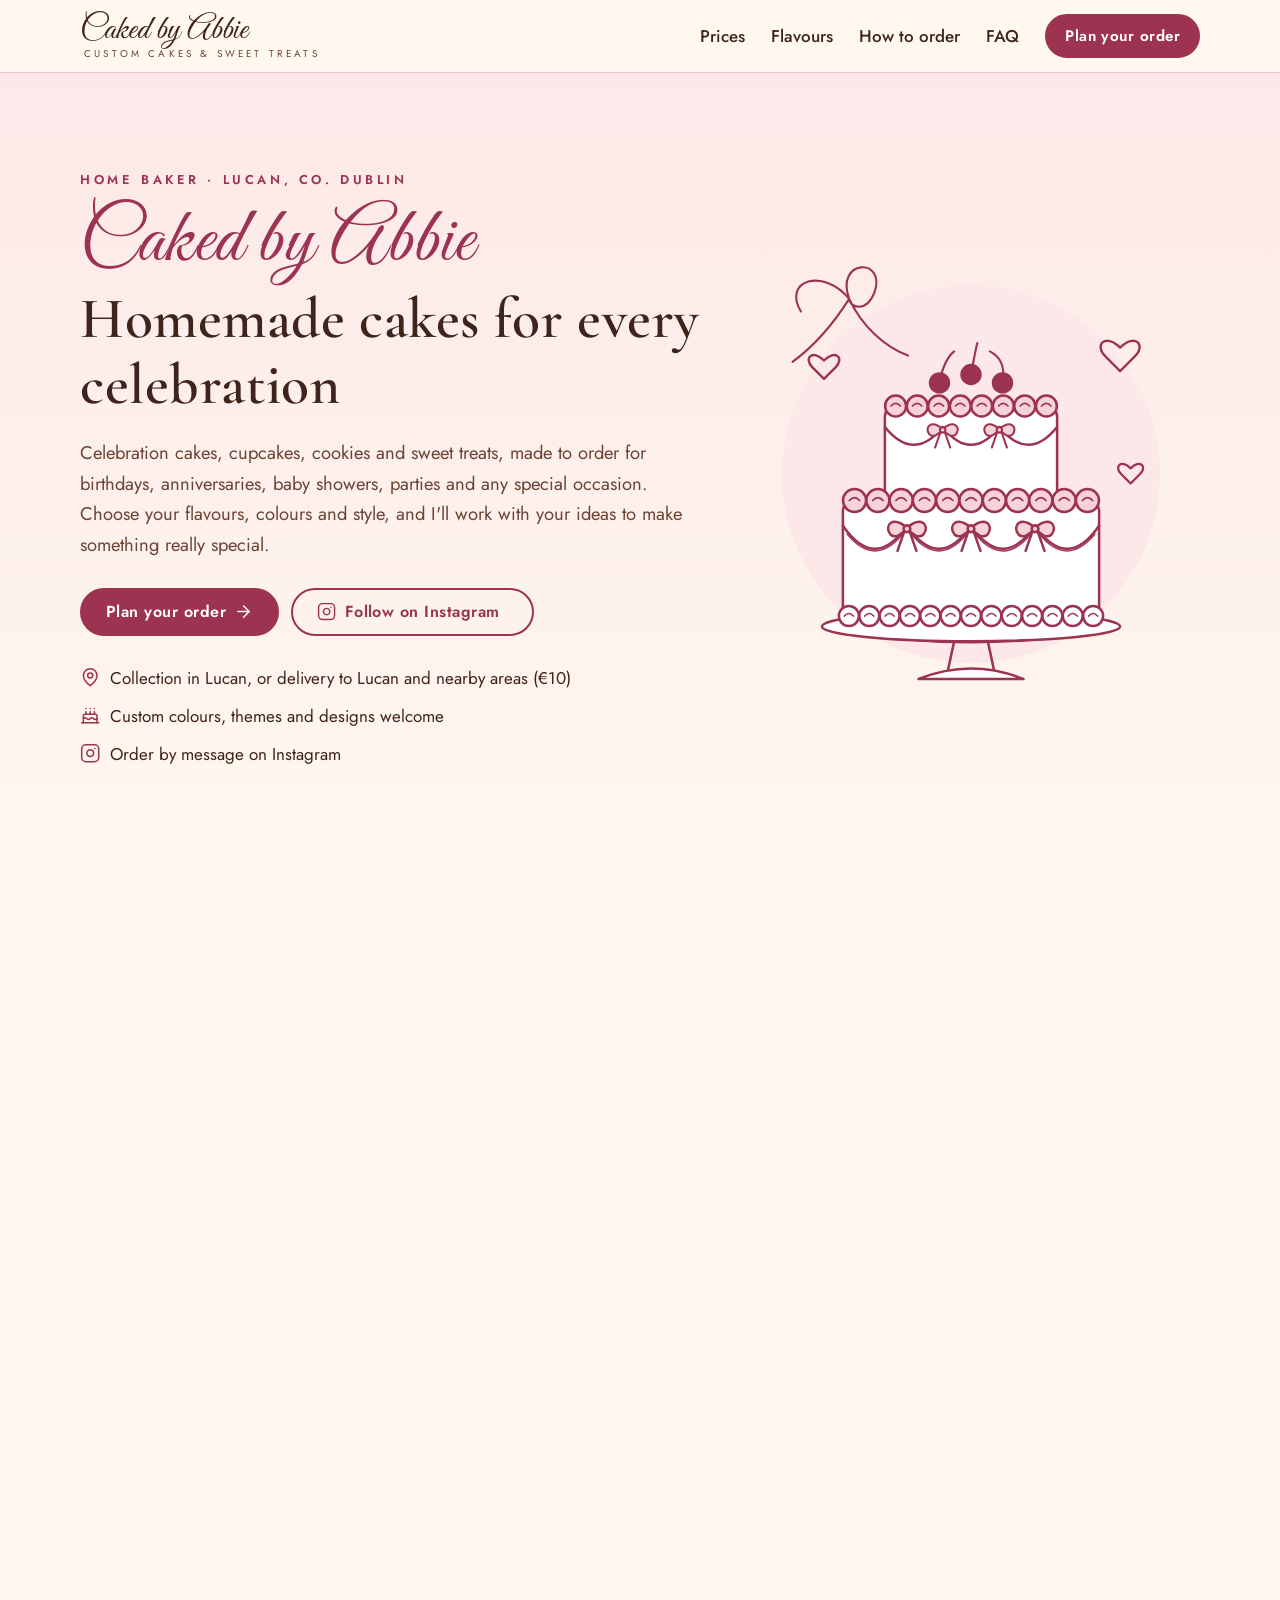
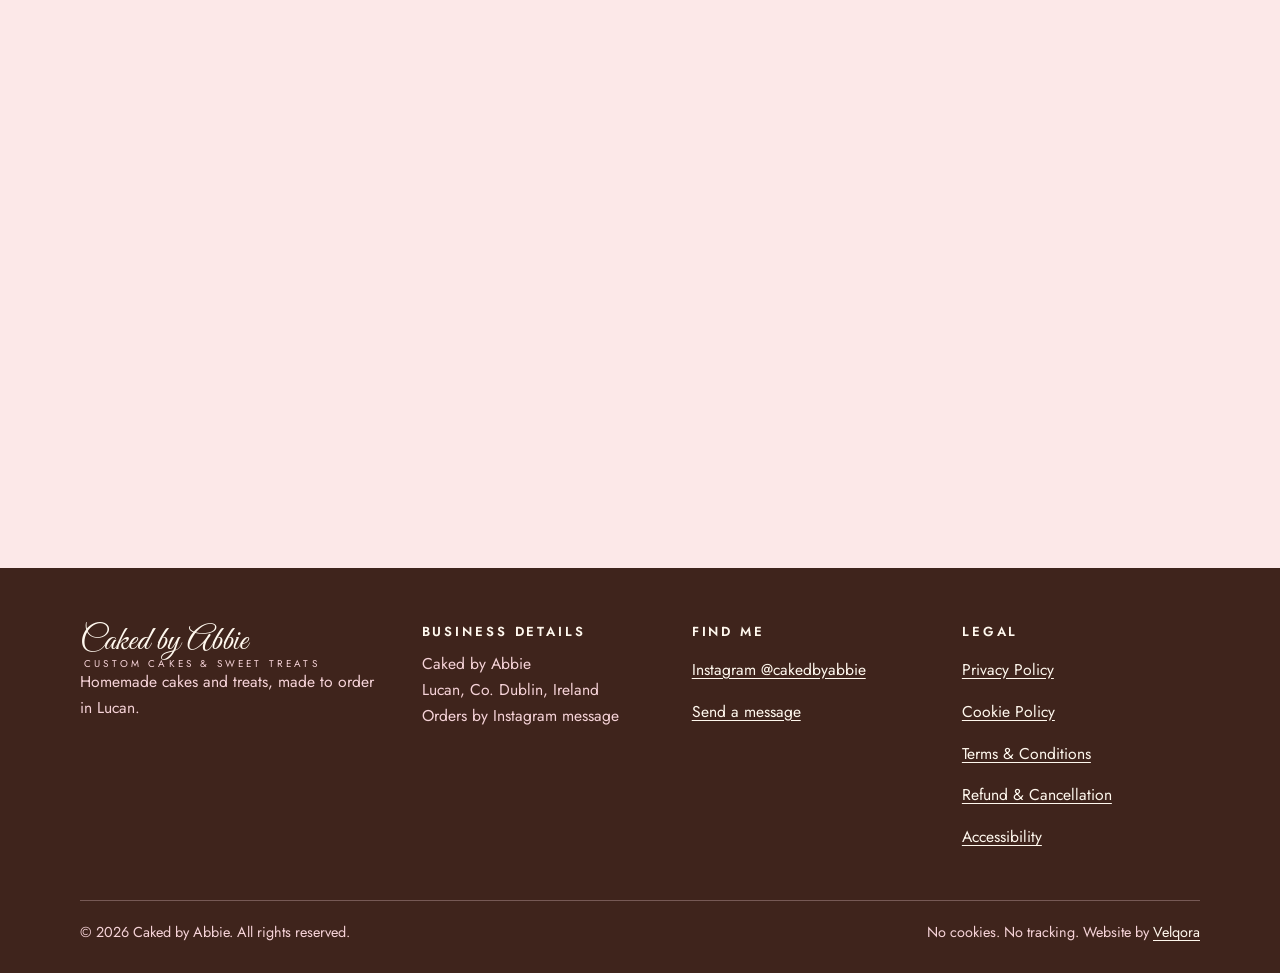
==== caked-by-abbie/index.html @ 18d9a61b "Add Caked by Abbie website Self-contained static site in caked-by-abbie/: prices, flavours, allergen" ====
<!doctype html>
<html lang="en-IE">
<head>
  <meta charset="utf-8">
  <meta name="viewport" content="width=device-width, initial-scale=1">
  <meta http-equiv="Content-Security-Policy" content="default-src 'self'; img-src 'self' data:; style-src 'self'; script-src 'self'; font-src 'self'; connect-src 'none'; frame-src 'none'; object-src 'none'; base-uri 'self'; form-action 'none'">
  <meta name="referrer" content="strict-origin-when-cross-origin">
  <title>Caked by Abbie | Custom Cakes &amp; Sweet Treats in Lucan</title>
  <meta name="description" content="Homemade celebration cakes, cupcakes, cookies and treats, made to order in Lucan, Co. Dublin. See prices and flavours, then order on Instagram.">
  <meta name="theme-color" content="#FFF8EE">
  <meta property="og:type" content="website">
  <meta property="og:title" content="Caked by Abbie | Custom Cakes &amp; Sweet Treats">
  <meta property="og:description" content="Homemade celebration cakes and sweet treats, made to order in Lucan.">
  <meta property="og:image" content="assets/img/og-image.png">
  <meta property="og:image:alt" content="Caked by Abbie logo with a drawing of a vintage-style cake">
  <link rel="icon" href="assets/img/favicon.svg" type="image/svg+xml">
  <link rel="apple-touch-icon" href="assets/img/apple-touch-icon.png">
  <link rel="preload" href="assets/fonts/great-vibes.woff2" as="font" type="font/woff2" crossorigin>
  <link rel="stylesheet" href="assets/css/styles.css">
  <script src="assets/js/main.js" defer></script>
</head>
<body>
  <svg class="sprite" aria-hidden="true" focusable="false">
    <symbol id="i-instagram" viewBox="0 0 24 24"><rect width="20" height="20" x="2" y="2" rx="5"/><path d="M16 11.37A4 4 0 1 1 12.63 8 4 4 0 0 1 16 11.37z"/><path d="M17.5 6.5h.01"/></symbol>
    <symbol id="i-clipboard" viewBox="0 0 24 24"><rect width="8" height="4" x="8" y="2" rx="1"/><path d="M16 4h2a2 2 0 0 1 2 2v14a2 2 0 0 1-2 2H6a2 2 0 0 1-2-2V6a2 2 0 0 1 2-2h2"/><path d="M12 11h4M12 16h4M8 11h.01M8 16h.01"/></symbol>
    <symbol id="i-mail" viewBox="0 0 24 24"><rect width="20" height="16" x="2" y="4" rx="2"/><path d="m22 7-8.97 5.7a1.94 1.94 0 0 1-2.06 0L2 7"/></symbol>
    <symbol id="i-card" viewBox="0 0 24 24"><rect width="20" height="14" x="2" y="5" rx="2"/><path d="M2 10h20"/></symbol>
    <symbol id="i-truck" viewBox="0 0 24 24"><path d="M14 18V6a2 2 0 0 0-2-2H4a2 2 0 0 0-2 2v11a1 1 0 0 0 1 1h2"/><path d="M15 18H9"/><path d="M19 18h2a1 1 0 0 0 1-1v-3.65a1 1 0 0 0-.22-.62l-3.48-4.35A1 1 0 0 0 17.52 8H14"/><circle cx="17" cy="18" r="2"/><circle cx="7" cy="18" r="2"/></symbol>
    <symbol id="i-heart" viewBox="0 0 24 24"><path d="M19 14c1.49-1.46 3-3.21 3-5.5A5.5 5.5 0 0 0 16.5 3c-1.76 0-3 .5-4.5 2-1.5-1.5-2.74-2-4.5-2A5.5 5.5 0 0 0 2 8.5c0 2.3 1.5 4.05 3 5.5l7 7Z"/></symbol>
    <symbol id="i-pin" viewBox="0 0 24 24"><path d="M20 10c0 6-8 12-8 12s-8-6-8-12a8 8 0 0 1 16 0Z"/><circle cx="12" cy="10" r="3"/></symbol>
    <symbol id="i-cake" viewBox="0 0 24 24"><path d="M20 21v-8a2 2 0 0 0-2-2H6a2 2 0 0 0-2 2v8"/><path d="M4 16s.5-1 2-1 2.5 2 4 2 2.5-2 4-2 2.5 2 4 2 2-1 2-1"/><path d="M2 21h20"/><path d="M7 8v3M12 8v3M17 8v3M7 4h.01M12 4h.01M17 4h.01"/></symbol>
    <symbol id="i-alert" viewBox="0 0 24 24"><path d="m21.73 18-8-14a2 2 0 0 0-3.48 0l-8 14A2 2 0 0 0 4 21h16a2 2 0 0 0 1.73-3"/><path d="M12 9v4M12 17h.01"/></symbol>
    <symbol id="i-copy" viewBox="0 0 24 24"><rect width="14" height="14" x="8" y="8" rx="2"/><path d="M4 16c-1.1 0-2-.9-2-2V4c0-1.1.9-2 2-2h10c1.1 0 2 .9 2 2"/></symbol>
    <symbol id="i-arrow" viewBox="0 0 24 24"><path d="M5 12h14"/><path d="m12 5 7 7-7 7"/></symbol>
  </svg>

  <a class="skip-link" href="#main">Skip to main content</a>

  <header class="site-header">
    <div class="container header-inner">
      <a class="brand" href="./">
        <span class="brand-script">Caked by Abbie</span>
        <span class="brand-tag">Custom cakes &amp; sweet treats</span>
      </a>
      <button class="nav-toggle" type="button" aria-expanded="false" aria-controls="site-nav">
        <span class="nav-toggle-bars" aria-hidden="true"></span>
        <span class="nav-toggle-label">Menu</span>
      </button>
      <nav id="site-nav" class="site-nav" aria-label="Main">
        <ul>
          <li><a href="#prices">Prices</a></li>
          <li><a href="#flavours">Flavours</a></li>
          <li><a href="#how-to-order">How to order</a></li>
          <li><a href="#faq">FAQ</a></li>
          <li><a class="btn btn-small btn-primary" href="#order">Plan your order</a></li>
        </ul>
      </nav>
    </div>
  </header>

  <main id="main">
    <!-- Hero -->
    <section class="hero" aria-labelledby="hero-title">
      <div class="container hero-grid">
        <div class="hero-copy">
          <p class="eyebrow">Home baker · Lucan, Co. Dublin</p>
          <h1 class="hero-title" id="hero-title"><span class="line-script">Caked by Abbie</span> Homemade cakes for every celebration</h1>
          <p class="lead">Celebration cakes, cupcakes, cookies and sweet treats, made to order for birthdays, anniversaries, baby showers, parties and any special occasion. Choose your flavours, colours and style, and I'll work with your ideas to make something really special.</p>
          <div class="hero-actions">
            <a class="btn btn-primary" href="#order">Plan your order <svg class="icon" aria-hidden="true"><use href="#i-arrow"/></svg></a>
            <a class="btn btn-ghost" href="https://www.instagram.com/cakedbyabbie/" target="_blank" rel="noopener noreferrer">
              <svg class="icon" aria-hidden="true"><use href="#i-instagram"/></svg> Follow on Instagram<span class="visually-hidden"> (opens in a new tab)</span>
            </a>
          </div>
          <ul class="hero-points">
            <li><svg class="icon" aria-hidden="true"><use href="#i-pin"/></svg> Collection in Lucan, or delivery to Lucan and nearby areas (€10)</li>
            <li><svg class="icon" aria-hidden="true"><use href="#i-cake"/></svg> Custom colours, themes and designs welcome</li>
            <li><svg class="icon" aria-hidden="true"><use href="#i-instagram"/></svg> Order by message on Instagram</li>
          </ul>
        </div>
        <div class="hero-art">
          <svg class="cake-art" viewBox="0 0 400 440" xmlns="http://www.w3.org/2000/svg" aria-hidden="true" focusable="false"><g fill="none" stroke="#9C3350" stroke-width="2.4" stroke-linecap="round" stroke-linejoin="round"><circle cx="200" cy="225" r="180" fill="#FCE8E8" stroke="none"/><path d="M60 372 Q200 398 340 372" fill="#FFFFFF"/><ellipse cx="200" cy="370" rx="142" ry="14" fill="#FFFFFF"/><path d="M184 384 L178 412 M216 384 L222 412" /><path d="M150 420 Q200 400 250 420 Z" fill="#FFFFFF"/><rect x="78" y="250" width="244" height="112" rx="10" fill="#FFFFFF"/><rect x="118" y="160" width="164" height="92" rx="10" fill="#FFFFFF"/><circle cx="128.2" cy="160" r="10" fill="#F6D3D8"/><path d="M123.8 160 q4.5 -5.0 9.0 0" stroke-width="1.6"/><circle cx="148.8" cy="160" r="10" fill="#F6D3D8"/><path d="M144.2 160 q4.5 -5.0 9.0 0" stroke-width="1.6"/><circle cx="169.2" cy="160" r="10" fill="#F6D3D8"/><path d="M164.8 160 q4.5 -5.0 9.0 0" stroke-width="1.6"/><circle cx="189.8" cy="160" r="10" fill="#F6D3D8"/><path d="M185.2 160 q4.5 -5.0 9.0 0" stroke-width="1.6"/><circle cx="210.2" cy="160" r="10" fill="#F6D3D8"/><path d="M205.8 160 q4.5 -5.0 9.0 0" stroke-width="1.6"/><circle cx="230.8" cy="160" r="10" fill="#F6D3D8"/><path d="M226.2 160 q4.5 -5.0 9.0 0" stroke-width="1.6"/><circle cx="251.2" cy="160" r="10" fill="#F6D3D8"/><path d="M246.8 160 q4.5 -5.0 9.0 0" stroke-width="1.6"/><circle cx="271.8" cy="160" r="10" fill="#F6D3D8"/><path d="M267.2 160 q4.5 -5.0 9.0 0" stroke-width="1.6"/><circle cx="89.1" cy="250" r="11" fill="#F6D3D8"/><path d="M84.1 250 q5.0 -5.5 9.9 0" stroke-width="1.6"/><circle cx="111.3" cy="250" r="11" fill="#F6D3D8"/><path d="M106.3 250 q5.0 -5.5 9.9 0" stroke-width="1.6"/><circle cx="133.5" cy="250" r="11" fill="#F6D3D8"/><path d="M128.5 250 q5.0 -5.5 9.9 0" stroke-width="1.6"/><circle cx="155.6" cy="250" r="11" fill="#F6D3D8"/><path d="M150.7 250 q5.0 -5.5 9.9 0" stroke-width="1.6"/><circle cx="177.8" cy="250" r="11" fill="#F6D3D8"/><path d="M172.9 250 q5.0 -5.5 9.9 0" stroke-width="1.6"/><circle cx="200.0" cy="250" r="11" fill="#F6D3D8"/><path d="M195.1 250 q5.0 -5.5 9.9 0" stroke-width="1.6"/><circle cx="222.2" cy="250" r="11" fill="#F6D3D8"/><path d="M217.2 250 q5.0 -5.5 9.9 0" stroke-width="1.6"/><circle cx="244.4" cy="250" r="11" fill="#F6D3D8"/><path d="M239.4 250 q5.0 -5.5 9.9 0" stroke-width="1.6"/><circle cx="266.5" cy="250" r="11" fill="#F6D3D8"/><path d="M261.6 250 q5.0 -5.5 9.9 0" stroke-width="1.6"/><circle cx="288.7" cy="250" r="11" fill="#F6D3D8"/><path d="M283.8 250 q5.0 -5.5 9.9 0" stroke-width="1.6"/><circle cx="310.9" cy="250" r="11" fill="#F6D3D8"/><path d="M306.0 250 q5.0 -5.5 9.9 0" stroke-width="1.6"/><circle cx="83.7" cy="360" r="9.5" fill="#FFFFFF"/><path d="M79.4 360 q4.3 -4.8 8.6 0" stroke-width="1.6"/><circle cx="103.1" cy="360" r="9.5" fill="#FFFFFF"/><path d="M98.8 360 q4.3 -4.8 8.6 0" stroke-width="1.6"/><circle cx="122.5" cy="360" r="9.5" fill="#FFFFFF"/><path d="M118.2 360 q4.3 -4.8 8.6 0" stroke-width="1.6"/><circle cx="141.8" cy="360" r="9.5" fill="#FFFFFF"/><path d="M137.6 360 q4.3 -4.8 8.6 0" stroke-width="1.6"/><circle cx="161.2" cy="360" r="9.5" fill="#FFFFFF"/><path d="M157.0 360 q4.3 -4.8 8.6 0" stroke-width="1.6"/><circle cx="180.6" cy="360" r="9.5" fill="#FFFFFF"/><path d="M176.3 360 q4.3 -4.8 8.6 0" stroke-width="1.6"/><circle cx="200.0" cy="360" r="9.5" fill="#FFFFFF"/><path d="M195.7 360 q4.3 -4.8 8.6 0" stroke-width="1.6"/><circle cx="219.4" cy="360" r="9.5" fill="#FFFFFF"/><path d="M215.1 360 q4.3 -4.8 8.6 0" stroke-width="1.6"/><circle cx="238.8" cy="360" r="9.5" fill="#FFFFFF"/><path d="M234.5 360 q4.3 -4.8 8.6 0" stroke-width="1.6"/><circle cx="258.2" cy="360" r="9.5" fill="#FFFFFF"/><path d="M253.9 360 q4.3 -4.8 8.6 0" stroke-width="1.6"/><circle cx="277.5" cy="360" r="9.5" fill="#FFFFFF"/><path d="M273.3 360 q4.3 -4.8 8.6 0" stroke-width="1.6"/><circle cx="296.9" cy="360" r="9.5" fill="#FFFFFF"/><path d="M292.6 360 q4.3 -4.8 8.6 0" stroke-width="1.6"/><circle cx="316.3" cy="360" r="9.5" fill="#FFFFFF"/><path d="M312.0 360 q4.3 -4.8 8.6 0" stroke-width="1.6"/><path d="M78 274 Q108.5 318 139 274"/><path d="M82 282 Q108.5 314 135 282" stroke-width="1.4"/><path d="M139 274 Q169.5 318 200 274"/><path d="M143 282 Q169.5 314 196 282" stroke-width="1.4"/><path d="M200 274 Q230.5 318 261 274"/><path d="M204 282 Q230.5 314 257 282" stroke-width="1.4"/><path d="M261 274 Q291.5 318 322 274"/><path d="M265 282 Q291.5 314 318 282" stroke-width="1.4"/><path d="M118 180 Q145.5 214 173 180"/><path d="M173 180 Q200.0 214 227 180"/><path d="M227 180 Q254.5 214 282 180"/><g transform="translate(139 276) scale(1)" fill="#F6D3D8"><path d="M0 0 C-14 -12 -22 -2 -16 6 C-12 11 -4 6 0 0 Z"/><path d="M0 0 C14 -12 22 -2 16 6 C12 11 4 6 0 0 Z"/><path d="M-2 2 L-9 22 M2 2 L9 22" fill="none"/><circle cx="0" cy="1" r="3.2"/></g><g transform="translate(200 276) scale(1)" fill="#F6D3D8"><path d="M0 0 C-14 -12 -22 -2 -16 6 C-12 11 -4 6 0 0 Z"/><path d="M0 0 C14 -12 22 -2 16 6 C12 11 4 6 0 0 Z"/><path d="M-2 2 L-9 22 M2 2 L9 22" fill="none"/><circle cx="0" cy="1" r="3.2"/></g><g transform="translate(261 276) scale(1)" fill="#F6D3D8"><path d="M0 0 C-14 -12 -22 -2 -16 6 C-12 11 -4 6 0 0 Z"/><path d="M0 0 C14 -12 22 -2 16 6 C12 11 4 6 0 0 Z"/><path d="M-2 2 L-9 22 M2 2 L9 22" fill="none"/><circle cx="0" cy="1" r="3.2"/></g><g transform="translate(173 182) scale(0.8)" fill="#F6D3D8"><path d="M0 0 C-14 -12 -22 -2 -16 6 C-12 11 -4 6 0 0 Z"/><path d="M0 0 C14 -12 22 -2 16 6 C12 11 4 6 0 0 Z"/><path d="M-2 2 L-9 22 M2 2 L9 22" fill="none"/><circle cx="0" cy="1" r="3.2"/></g><g transform="translate(227 182) scale(0.8)" fill="#F6D3D8"><path d="M0 0 C-14 -12 -22 -2 -16 6 C-12 11 -4 6 0 0 Z"/><path d="M0 0 C14 -12 22 -2 16 6 C12 11 4 6 0 0 Z"/><path d="M-2 2 L-9 22 M2 2 L9 22" fill="none"/><circle cx="0" cy="1" r="3.2"/></g><path d="M170 138 Q174 116 184 108" stroke-width="2"/><circle cx="170" cy="138" r="9" fill="#9C3350"/><path d="M200 130 Q204 108 206 100" stroke-width="2"/><circle cx="200" cy="130" r="9" fill="#9C3350"/><path d="M230 138 Q234 116 218 108" stroke-width="2"/><circle cx="230" cy="138" r="9" fill="#9C3350"/><path transform="translate(60 110) scale(1.1)" d="M0 6 C-10 -4 -18 4 -10 12 L0 22 L10 12 C18 4 10 -4 0 6 Z" stroke-width="2.00"/><path transform="translate(342 96) scale(1.4)" d="M0 6 C-10 -4 -18 4 -10 12 L0 22 L10 12 C18 4 10 -4 0 6 Z" stroke-width="1.57"/><path transform="translate(352 214) scale(0.9)" d="M0 6 C-10 -4 -18 4 -10 12 L0 22 L10 12 C18 4 10 -4 0 6 Z" stroke-width="2.44"/><path d="M38 70 C20 40 60 28 84 58 C70 20 120 18 108 52 C100 72 84 66 84 58 M84 58 C70 80 52 102 30 118 M84 58 C96 84 118 104 140 112" stroke-width="2"/></g></svg>
        </div>
      </div>
    </section>

    <!-- Prices -->
    <section id="prices" class="section" aria-labelledby="prices-title">
      <div class="container">
        <div class="section-head reveal">
          <p class="eyebrow">Cakes · Cupcakes · Cookies · Treats</p>
          <h2 id="prices-title">Price list</h2>
          <p class="section-lead">Guide prices for my most popular bakes. Your final price is confirmed in writing before you pay anything.</p>
        </div>

        <div class="menu-grid">
          <article class="menu-card reveal" aria-labelledby="m-cakes">
            <h3 id="m-cakes">Cakes</h3>
            <h4>6&Prime; round cakes</h4>
            <dl class="price-list">
              <div class="price-row"><dt>2 layer 6&Prime; cake</dt><dd>€60</dd></div>
              <div class="price-row"><dt>3 layer 6&Prime; cake</dt><dd>€70</dd></div>
            </dl>
            <h4>8&Prime; round cakes</h4>
            <dl class="price-list">
              <div class="price-row"><dt>2 layer 8&Prime; cake</dt><dd>€80</dd></div>
              <div class="price-row"><dt>3 layer 8&Prime; cake</dt><dd>€90</dd></div>
            </dl>
            <h4>Extras</h4>
            <dl class="price-list">
              <div class="price-row"><dt>Vintage piping style</dt><dd>+ €5</dd></div>
              <div class="price-row"><dt>Cake toppers, custom decorations &amp; add-ons</dt><dd><abbr title="Price on application">POA</abbr></dd></div>
            </dl>
          </article>

          <article class="menu-card reveal" aria-labelledby="m-cupcakes">
            <h3 id="m-cupcakes">Cupcakes</h3>
            <h4>Simple cupcakes</h4>
            <dl class="price-list">
              <div class="price-row"><dt>Box of 12</dt><dd>€20</dd></div>
              <div class="price-row"><dt>Box of 24</dt><dd>€35</dd></div>
            </dl>
            <h4>Luxury cupcakes</h4>
            <dl class="price-list">
              <div class="price-row"><dt>Box of 12</dt><dd>€30</dd></div>
              <div class="price-row"><dt>Box of 24</dt><dd>€50</dd></div>
            </dl>
          </article>

          <article class="menu-card reveal" aria-labelledby="m-cookies">
            <h3 id="m-cookies">Cookies</h3>
            <dl class="price-list">
              <div class="price-row"><dt>Box of 12</dt><dd>€20</dd></div>
            </dl>
          </article>

          <article class="menu-card reveal" aria-labelledby="m-treats">
            <h3 id="m-treats">Treats</h3>
            <dl class="price-list">
              <div class="price-row"><dt>Cake pops (12)</dt><dd>€35</dd></div>
              <div class="price-row"><dt>Cakesicles (12)</dt><dd>€30</dd></div>
              <div class="price-row"><dt>Brownie box</dt><dd>€20</dd></div>
            </dl>
          </article>
        </div>
        <p class="menu-note reveal">All prices are a guide. Delivery (€10 to Lucan and surrounding areas), toppers and custom decorations are extra. Custom designs are welcome and priced individually. <abbr title="Price on application">POA</abbr> means price on application: just ask.</p>
      </div>
    </section>

    <!-- Flavours -->
    <section id="flavours" class="section section-alt" aria-labelledby="flavours-title">
      <div class="container">
        <div class="section-head reveal">
          <p class="eyebrow">Mix &amp; match</p>
          <h2 id="flavours-title">Flavours</h2>
          <p class="section-lead">Pick a sponge, a buttercream and a filling, or ask about something different.</p>
        </div>
        <ul class="arch-grid" role="list">
          <li class="arch reveal">
            <h3>Sponge</h3>
            <ul role="list">
              <li>Chocolate</li>
              <li>Vanilla</li>
              <li>Red velvet</li>
              <li>Funfetti</li>
            </ul>
          </li>
          <li class="arch reveal">
            <h3>Swiss meringue buttercream</h3>
            <ul role="list">
              <li>Vanilla bean</li>
              <li>Chocolate</li>
            </ul>
          </li>
          <li class="arch reveal">
            <h3>Fillings</h3>
            <ul role="list">
              <li>Raspberry jam</li>
              <li>Lemon curd</li>
              <li>White chocolate</li>
              <li>Kinder</li>
              <li>Nutella</li>
              <li>Caramel</li>
              <li>Pistachio</li>
            </ul>
          </li>
          <li class="arch reveal">
            <h3>More options</h3>
            <p>Custom flavours, toppers, colours, themes and decorations are available.</p>
            <ul role="list"><li><abbr title="Price on application">POA</abbr></li></ul>
          </li>
        </ul>

        <div class="allergen reveal" id="allergens">
          <h3><svg class="icon" aria-hidden="true"><use href="#i-alert"/></svg> Allergen information</h3>
          <p>My bakes contain or may contain these allergens:</p>
          <ul>
            <li><strong>Cereals containing gluten</strong> (wheat flour)</li>
            <li><strong>Eggs</strong> and <strong>milk</strong> (sponges and buttercream)</li>
            <li><strong>Nuts</strong>, including hazelnuts (Nutella and Kinder fillings) and pistachio</li>
            <li><strong>Soya</strong>, found in many chocolates and fillings</li>
          </ul>
          <p>Everything is made in one home kitchen, so I can't guarantee any bake is free from these allergens. Please tell me about any allergies <strong>before</strong> you order. The full allergen list for your order is available on request.</p>
        </div>
      </div>
    </section>

    <!-- How to order -->
    <section id="how-to-order" class="section" aria-labelledby="how-title">
      <div class="container">
        <div class="section-head reveal">
          <p class="eyebrow">Sweet &amp; simple</p>
          <h2 id="how-title">How to order</h2>
        </div>
        <ol class="steps">
          <li class="step reveal">
            <span class="step-icon" aria-hidden="true"><svg class="icon"><use href="#i-instagram"/></svg></span>
            <h3>1. Message me</h3>
            <p>Send me a message on <a href="https://ig.me/m/cakedbyabbie" target="_blank" rel="noopener noreferrer">Instagram<span class="visually-hidden"> (opens in a new tab)</span></a> with your order details.</p>
          </li>
          <li class="step reveal">
            <span class="step-icon" aria-hidden="true"><svg class="icon"><use href="#i-clipboard"/></svg></span>
            <h3>2. Share your details</h3>
            <p>Include:</p>
            <ul class="step-details" role="list">
              <li>Your name</li>
              <li>Collection or delivery date</li>
              <li>Cake size and shape</li>
              <li>Quantity</li>
              <li>Flavours</li>
              <li>Colours or theme</li>
              <li>Any toppers or add-ons</li>
              <li>Inspiration photos</li>
            </ul>
          </li>
          <li class="step reveal">
            <span class="step-icon" aria-hidden="true"><svg class="icon"><use href="#i-mail"/></svg></span>
            <h3>3. Order confirmation</h3>
            <p>I'll confirm your order and the total price.</p>
          </li>
          <li class="step reveal">
            <span class="step-icon" aria-hidden="true"><svg class="icon"><use href="#i-card"/></svg></span>
            <h3>4. Pay a deposit</h3>
            <p>A deposit is required to confirm your booking. I'll tell you the amount when I confirm your order.</p>
          </li>
          <li class="step reveal">
            <span class="step-icon" aria-hidden="true"><svg class="icon"><use href="#i-truck"/></svg></span>
            <h3>5. Collection or delivery</h3>
            <p>Collect in Lucan, or get delivery to Lucan and surrounding areas for €10.</p>
          </li>
          <li class="step reveal">
            <span class="step-icon" aria-hidden="true"><svg class="icon"><use href="#i-heart"/></svg></span>
            <h3>6. Enjoy!</h3>
            <p>I can't wait for you to enjoy your treats.</p>
          </li>
        </ol>
      </div>
    </section>

    <!-- Instagram -->
    <section class="section section-alt" aria-labelledby="insta-title">
      <div class="container">
        <div class="insta reveal">
          <div>
            <h2 id="insta-title">See my latest bakes</h2>
            <p>Photos of recent cakes, brownies and treats are on Instagram at @cakedbyabbie.</p>
          </div>
          <a class="btn btn-primary" href="https://www.instagram.com/cakedbyabbie/" target="_blank" rel="noopener noreferrer">
            <svg class="icon" aria-hidden="true"><use href="#i-instagram"/></svg> View @cakedbyabbie<span class="visually-hidden"> on Instagram (opens in a new tab)</span>
          </a>
        </div>
      </div>
    </section>

    <!-- Order planner -->
    <section id="order" class="section" aria-labelledby="order-title">
      <div class="container order-grid">
        <div class="order-info reveal">
          <p class="eyebrow">Order planner</p>
          <h2 id="order-title">Plan your order</h2>
          <p>Fill in what you know and this page writes your order message for you. Then copy it and send it to me on Instagram, where you can add inspiration photos too.</p>
          <ul>
            <li>Nothing you type here is sent or saved by this website.</li>
            <li>Your order isn't booked until I confirm it and you pay the deposit.</li>
            <li>Not sure about something? Leave it blank and we can chat about it.</li>
          </ul>
          <p>Prefer to just message? <a href="https://ig.me/m/cakedbyabbie" target="_blank" rel="noopener noreferrer">Message @cakedbyabbie on Instagram<span class="visually-hidden"> (opens in a new tab)</span></a>.</p>
        </div>

        <div class="form-card reveal">
          <noscript>
            <p><strong>The order planner needs JavaScript.</strong> You can still order by sending me the details listed in "How to order" on <a href="https://ig.me/m/cakedbyabbie">Instagram</a>.</p>
          </noscript>
          <div class="error-summary" id="error-summary" role="alert" tabindex="-1" hidden>
            <h4>Please fix the following:</h4>
            <ul></ul>
          </div>
          <form id="order-form" class="order-form" novalidate>
            <h3 class="form-title">Your order</h3>
            <p class="form-intro">Fields marked (required) are needed to write your message.</p>

            <div class="field">
              <label for="f-name">Your name <span class="req">(required)</span></label>
              <input id="f-name" name="name" type="text" autocomplete="given-name" required aria-describedby="f-name-error">
              <p class="field-error" id="f-name-error" hidden></p>
            </div>

            <div class="field-row">
              <div class="field">
                <label for="f-item">What would you like? <span class="req">(required)</span></label>
                <select id="f-item" name="product" required aria-describedby="f-item-error">
                  <option value="">Choose an option</option>
                  <optgroup label="Cakes">
                    <option>2 layer 6" cake (€60)</option>
                    <option>3 layer 6" cake (€70)</option>
                    <option>2 layer 8" cake (€80)</option>
                    <option>3 layer 8" cake (€90)</option>
                  </optgroup>
                  <optgroup label="Cupcakes">
                    <option>12 simple cupcakes (€20)</option>
                    <option>24 simple cupcakes (€35)</option>
                    <option>12 luxury cupcakes (€30)</option>
                    <option>24 luxury cupcakes (€50)</option>
                  </optgroup>
                  <optgroup label="Cookies and treats">
                    <option>Box of 12 cookies (€20)</option>
                    <option>12 cake pops (€35)</option>
                    <option>12 cakesicles (€30)</option>
                    <option>Brownie box (€20)</option>
                  </optgroup>
                  <option>Something else (I'll describe it below)</option>
                </select>
                <p class="field-error" id="f-item-error" hidden></p>
              </div>
              <div class="field">
                <label for="f-qty">Quantity <span class="opt">(optional)</span></label>
                <input id="f-qty" name="quantity" type="number" min="1" max="20" step="1" inputmode="numeric" value="1" aria-describedby="f-qty-error">
                <p class="field-error" id="f-qty-error" hidden></p>
              </div>
            </div>

            <div class="field-row">
              <div class="field">
                <label for="f-date">Date you need it <span class="req">(required)</span></label>
                <input id="f-date" name="date" type="date" required aria-describedby="f-date-hint f-date-error">
                <p class="field-hint" id="f-date-hint">I'll confirm if this date is available.</p>
                <p class="field-error" id="f-date-error" hidden></p>
              </div>
              <fieldset class="field" aria-describedby="f-method-error">
                <legend>Collection or delivery? <span class="req">(required)</span></legend>
                <div class="choice"><input id="f-collect" name="method" type="radio" value="Collection in Lucan"><label for="f-collect">Collection in Lucan</label></div>
                <div class="choice"><input id="f-deliver" name="method" type="radio" value="Delivery (€10)"><label for="f-deliver">Delivery to Lucan or nearby (€10)</label></div>
                <p class="field-error" id="f-method-error" hidden></p>
              </fieldset>
            </div>

            <div class="field-row">
              <div class="field">
                <label for="f-sponge">Sponge <span class="opt">(optional)</span></label>
                <select id="f-sponge" name="sponge">
                  <option value="">Not sure yet</option>
                  <option>Chocolate</option>
                  <option>Vanilla</option>
                  <option>Red velvet</option>
                  <option>Funfetti</option>
                </select>
              </div>
              <div class="field">
                <label for="f-buttercream">Buttercream <span class="opt">(optional)</span></label>
                <select id="f-buttercream" name="buttercream">
                  <option value="">Not sure yet</option>
                  <option>Vanilla bean</option>
                  <option>Chocolate</option>
                </select>
              </div>
            </div>

            <div class="field-row">
              <div class="field">
                <label for="f-filling">Filling <span class="opt">(optional)</span></label>
                <select id="f-filling" name="filling">
                  <option value="">Not sure yet</option>
                  <option>Raspberry jam</option>
                  <option>Lemon curd</option>
                  <option>White chocolate</option>
                  <option>Kinder</option>
                  <option>Nutella</option>
                  <option>Caramel</option>
                  <option>Pistachio</option>
                </select>
              </div>
              <div class="field">
                <label for="f-colours">Colours or theme <span class="opt">(optional)</span></label>
                <input id="f-colours" name="colours" type="text" aria-describedby="f-colours-hint">
                <p class="field-hint" id="f-colours-hint">For example: pink and gold, or a unicorn theme.</p>
              </div>
            </div>

            <div class="field">
              <div class="choice"><input id="f-vintage" name="vintage" type="checkbox" value="yes"><label for="f-vintage">Add vintage piping style (+ €5, cakes only)</label></div>
            </div>

            <div class="field">
              <label for="f-extras">Message on the cake, toppers, add-ons or anything else <span class="opt">(optional)</span></label>
              <textarea id="f-extras" name="extras" rows="4" aria-describedby="f-extras-hint"></textarea>
              <p class="field-hint" id="f-extras-hint">You can send inspiration photos in the Instagram chat. If anyone eating the bake has an allergy, mention it in your message to me.</p>
            </div>

            <div class="field field-check">
              <input id="f-consent" name="consent" type="checkbox" value="yes" required aria-describedby="f-consent-error">
              <label for="f-consent">I understand this planner doesn't send or save anything. When I send my message on Instagram, Abbie will use my details only to deal with my order, as explained in the <a href="privacy.html">Privacy Policy</a>. <span class="req">(required)</span></label>
              <p class="field-error" id="f-consent-error" hidden></p>
            </div>

            <button class="btn btn-primary btn-block" type="submit">Write my order message <svg class="icon" aria-hidden="true"><use href="#i-arrow"/></svg></button>
          </form>

          <div class="result" id="result" hidden>
            <h3 class="form-title" id="result-title" tabindex="-1">Your order message</h3>
            <p class="form-intro">Check it, copy it, then paste it into a message to @cakedbyabbie on Instagram. You can edit it here first.</p>
            <label class="visually-hidden" for="f-result">Your order message</label>
            <textarea id="f-result" rows="10"></textarea>
            <div class="result-actions">
              <button class="btn btn-primary" type="button" id="copy-btn"><svg class="icon" aria-hidden="true"><use href="#i-copy"/></svg> Copy message</button>
              <a class="btn btn-ghost" href="https://ig.me/m/cakedbyabbie" target="_blank" rel="noopener noreferrer"><svg class="icon" aria-hidden="true"><use href="#i-instagram"/></svg> Open Instagram chat<span class="visually-hidden"> (opens in a new tab)</span></a>
            </div>
            <p class="form-status" id="form-status" role="status" aria-live="polite"></p>
          </div>
        </div>
      </div>
    </section>

    <!-- FAQ -->
    <section id="faq" class="section section-alt" aria-labelledby="faq-title">
      <div class="container narrow">
        <div class="section-head reveal">
          <p class="eyebrow">Good to know</p>
          <h2 id="faq-title">Questions</h2>
        </div>
        <div class="faq reveal">
          <details>
            <summary>How far in advance should I order?</summary>
            <p>As early as you can. Every bake is made to order, so message me with your date and I'll let you know if I'm available.</p>
          </details>
          <details>
            <summary>How do I pay?</summary>
            <p>Once I confirm your order and total price, you pay a deposit to secure your date. I'll tell you how to pay, the deposit amount and when the balance is due at that point.</p>
          </details>
          <details>
            <summary>Where do you deliver?</summary>
            <p>Delivery is €10 to Lucan and surrounding areas. You can also collect from me in Lucan. I'll share the collection details when I confirm your order.</p>
          </details>
          <details>
            <summary>Can you make a design I've seen online?</summary>
            <p>Send me your inspiration photos and I'll let you know what I can do and the price. Custom designs, toppers and decorations are priced individually. I'll use them as inspiration to create a design that's your own.</p>
          </details>
          <details>
            <summary>Can you cater for allergies?</summary>
            <p>Please read the <a href="#allergens">allergen information</a> and tell me about any allergies before you order. My kitchen handles gluten, eggs, milk, nuts and soya, so I can't promise any bake is allergen-free.</p>
          </details>
          <details>
            <summary>What if I need to cancel or change my order?</summary>
            <p>Let me know as soon as possible. See the <a href="refunds.html">Refund &amp; Cancellation Policy</a> for how deposits and refunds work.</p>
          </details>
        </div>
      </div>
    </section>
  </main>

  <footer class="site-footer">
    <div class="container footer-grid">
      <div>
        <a class="brand" href="./">
          <span class="brand-script">Caked by Abbie</span>
          <span class="brand-tag">Custom cakes &amp; sweet treats</span>
        </a>
        <p>Homemade cakes and treats, made to order in Lucan.</p>
      </div>
      <div>
        <h2 class="footer-heading">Business details</h2>
        <address>
          Caked by Abbie<br>
          Lucan, Co. Dublin, Ireland<br>
          Orders by Instagram message
        </address>
      </div>
      <div>
        <h2 class="footer-heading">Find me</h2>
        <ul class="footer-links" role="list">
          <li><a href="https://www.instagram.com/cakedbyabbie/" target="_blank" rel="noopener noreferrer">Instagram @cakedbyabbie<span class="visually-hidden"> (opens in a new tab)</span></a></li>
          <li><a href="https://ig.me/m/cakedbyabbie" target="_blank" rel="noopener noreferrer">Send a message<span class="visually-hidden"> on Instagram (opens in a new tab)</span></a></li>
        </ul>
      </div>
      <div>
        <h2 class="footer-heading">Legal</h2>
        <ul class="footer-links" role="list">
          <li><a href="privacy.html">Privacy Policy</a></li>
          <li><a href="cookies.html">Cookie Policy</a></li>
          <li><a href="terms.html">Terms &amp; Conditions</a></li>
          <li><a href="refunds.html">Refund &amp; Cancellation</a></li>
          <li><a href="accessibility.html">Accessibility</a></li>
        </ul>
      </div>
    </div>
    <div class="container footer-bottom">
      <p>&copy; 2026 Caked by Abbie. All rights reserved.</p>
      <p>No cookies. No tracking. Website by <a href="https://www.velqorawebdesign.ie/" target="_blank" rel="noopener noreferrer">Velqora<span class="visually-hidden"> (opens in a new tab)</span></a></p>
    </div>
  </footer>
</body>
</html>
---- caked-by-abbie/assets/css/styles.css ----
/* Caked by Abbie — styles
   Colour contrast (WCAG 2.2):
   cocoa #3F241C on cream #FFF8EE 13.4:1 · muted #6B4436 on cream 7.9:1, on blush 7.1:1
   rose #9C3350 on cream 6.6:1 · white on rose 7.0:1 · input borders #B4707C 3.6:1 (non-text, 3:1 needed) */

@font-face { font-family: "Great Vibes"; src: url("../fonts/great-vibes.woff2") format("woff2"); font-weight: 400; font-display: swap; }
@font-face { font-family: "Cormorant Garamond"; src: url("../fonts/cormorant-600.woff2") format("woff2"); font-weight: 600; font-display: swap; }
@font-face { font-family: "Cormorant Garamond"; src: url("../fonts/cormorant-500-italic.woff2") format("woff2"); font-weight: 500; font-style: italic; font-display: swap; }
@font-face { font-family: "Jost"; src: url("../fonts/jost.woff2") format("woff2"); font-weight: 300 700; font-display: swap; }

:root {
  --cream: #FFF8EE;
  --blush: #FCE8E8;
  --petal: #F6D3D8;
  --card: #FFFFFF;
  --cocoa: #3F241C;
  --muted: #6B4436;
  --rose: #9C3350;
  --rose-dark: #7E2840;
  --line: #B4707C;
  --soft-line: #EBC3C8;
  --error: #A11D2B;

  --script: "Great Vibes", "Brush Script MT", cursive;
  --serif: "Cormorant Garamond", Georgia, "Times New Roman", serif;
  --sans: "Jost", system-ui, -apple-system, "Segoe UI", Roboto, sans-serif;

  --radius: 18px;
  --shadow: 0 10px 30px -18px rgba(63, 36, 28, .45);
  --max: 1120px;
}

*, *::before, *::after { box-sizing: border-box; }
html { -webkit-text-size-adjust: 100%; scroll-behavior: smooth; }
@media (prefers-reduced-motion: reduce) {
  html { scroll-behavior: auto; }
  *, *::before, *::after { animation: none !important; transition: none !important; }
}
body {
  margin: 0;
  background: var(--cream);
  color: var(--cocoa);
  font-family: var(--sans);
  font-size: 1.0625rem;
  line-height: 1.65;
  overflow-wrap: break-word;
}
img, svg { max-width: 100%; }
a { color: var(--rose); text-underline-offset: .18em; }
a:hover { color: var(--rose-dark); }
:focus-visible { outline: 3px solid var(--rose); outline-offset: 3px; border-radius: 4px; }
h1, h2, h3 { font-family: var(--serif); font-weight: 600; line-height: 1.15; margin: 0 0 .5em; letter-spacing: .01em; }
h1 { font-size: clamp(2.3rem, 6vw, 3.6rem); }
h2 { font-size: clamp(1.9rem, 4.5vw, 2.6rem); }
h3 { font-size: 1.5rem; }
p { margin: 0 0 1em; }

.sprite { position: absolute; width: 0; height: 0; overflow: hidden; }
.icon { width: 1.2em; height: 1.2em; flex: none; fill: none; stroke: currentColor; stroke-width: 1.8; stroke-linecap: round; stroke-linejoin: round; vertical-align: -.2em; }
.visually-hidden { position: absolute !important; width: 1px; height: 1px; padding: 0; margin: -1px; overflow: hidden; clip: rect(0 0 0 0); white-space: nowrap; border: 0; }
.container { width: min(100% - 32px, var(--max)); margin-inline: auto; }
.narrow { max-width: 780px; }

.skip-link { position: absolute; left: 16px; top: -100px; z-index: 100; background: var(--cocoa); color: var(--cream); padding: 12px 18px; border-radius: 10px; font-weight: 600; }
.skip-link:focus { top: 12px; color: var(--cream); }

/* ---------- Buttons ---------- */
.btn {
  display: inline-flex; align-items: center; justify-content: center; gap: .5em;
  min-height: 48px; padding: 12px 24px; border-radius: 999px;
  font: 600 1rem/1.2 var(--sans); letter-spacing: .03em; text-decoration: none;
  border: 2px solid var(--rose); cursor: pointer; transition: background-color .2s, color .2s, transform .2s;
}
.btn-primary { background: var(--rose); color: #fff; }
.btn-primary:hover { background: var(--rose-dark); border-color: var(--rose-dark); color: #fff; transform: translateY(-1px); }
.btn-ghost { background: transparent; color: var(--rose); }
.btn-ghost:hover { background: var(--blush); color: var(--rose-dark); }
.btn-small { min-height: 44px; padding: 8px 18px; font-size: .95rem; }
.btn-block { width: 100%; }

/* ---------- Header ---------- */
.site-header { position: sticky; top: 0; z-index: 50; background: rgba(255, 248, 238, .96); border-bottom: 1px solid var(--soft-line); }
.header-inner { display: flex; align-items: center; justify-content: space-between; gap: 16px; min-height: 72px; }
.brand { display: inline-flex; flex-direction: column; text-decoration: none; color: var(--cocoa); line-height: 1; }
.brand:hover { color: var(--cocoa); }
.brand-script { font-family: var(--script); font-size: 2.1rem; line-height: 1.05; }
.brand-tag { font-size: .62rem; letter-spacing: .32em; text-transform: uppercase; color: var(--muted); padding-left: 4px; }

.nav-toggle {
  display: inline-flex; align-items: center; gap: 10px; min-height: 44px; padding: 8px 14px;
  background: transparent; border: 2px solid var(--rose); border-radius: 999px; color: var(--rose);
  font: 600 .95rem var(--sans); cursor: pointer;
}
.nav-toggle-bars, .nav-toggle-bars::before, .nav-toggle-bars::after { display: block; width: 18px; height: 2px; background: currentColor; border-radius: 2px; position: relative; }
.nav-toggle-bars::before, .nav-toggle-bars::after { content: ""; position: absolute; left: 0; }
.nav-toggle-bars::before { top: -6px; }
.nav-toggle-bars::after { top: 6px; }
.site-nav ul { list-style: none; margin: 0; padding: 0; }
.site-nav a:not(.btn) { display: block; padding: 12px 4px; color: var(--cocoa); text-decoration: none; font-weight: 500; }
.site-nav a:not(.btn):hover { color: var(--rose); text-decoration: underline; }

.js .site-nav { display: none; position: absolute; left: 0; right: 0; top: 100%; background: var(--cream); border-bottom: 1px solid var(--soft-line); padding: 8px 16px 20px; box-shadow: var(--shadow); }
.js .site-nav.is-open { display: block; }
.site-nav li + li { border-top: 1px solid var(--soft-line); }
.site-nav li:last-child { border-top: 0; padding-top: 12px; }
html:not(.js) .nav-toggle { display: none; }
html:not(.js) .header-inner { flex-wrap: wrap; padding-block: 8px; }
html:not(.js) .site-nav ul { display: flex; flex-wrap: wrap; gap: 0 18px; align-items: center; }
html:not(.js) .site-nav li + li { border: 0; }

@media (min-width: 900px) {
  .nav-toggle { display: none; }
  .js .site-nav, .site-nav { display: block; position: static; padding: 0; background: none; border: 0; box-shadow: none; }
  .site-nav ul { display: flex; align-items: center; gap: 26px; }
  .site-nav li + li { border: 0; }
  .site-nav li:last-child { padding-top: 0; }
  .site-nav a:not(.btn) { padding: 8px 0; }
}

/* ---------- Shared section bits ---------- */
.section { padding: clamp(64px, 9vw, 104px) 0; }
.section-alt { background: var(--blush); }
.section-head { text-align: center; max-width: 680px; margin: 0 auto 44px; }
.eyebrow { font-size: .8rem; font-weight: 600; letter-spacing: .28em; text-transform: uppercase; color: var(--rose); margin-bottom: .8em; }
.script-accent { font-family: var(--script); font-weight: 400; color: var(--rose); font-size: 1.15em; letter-spacing: 0; }
.section-lead { color: var(--muted); font-size: 1.1rem; }
.divider { display: flex; align-items: center; justify-content: center; gap: 14px; color: var(--rose); margin: 0 auto 18px; }
.divider::before, .divider::after { content: ""; width: 64px; height: 1px; background: var(--line); }
.heart { width: 22px; height: 22px; fill: none; stroke: currentColor; stroke-width: 1.6; }

/* ---------- Hero ---------- */
.hero { position: relative; overflow: hidden; padding: clamp(48px, 8vw, 96px) 0; background: linear-gradient(180deg, var(--blush) 0%, var(--cream) 100%); }
.hero-grid { display: grid; gap: 40px; align-items: center; }
.hero-title { margin-bottom: .35em; }
.hero-title .line-script { display: block; font-family: var(--script); font-weight: 400; font-size: 1.35em; line-height: 1.1; color: var(--rose); }
.lead { font-size: 1.15rem; color: var(--muted); max-width: 34em; }
.hero-actions { display: flex; flex-wrap: wrap; gap: 12px; margin: 28px 0; }
.hero-points { list-style: none; padding: 0; margin: 0; display: grid; gap: 10px; }
.hero-points li { display: flex; gap: 10px; align-items: flex-start; }
.hero-points .icon { color: var(--rose); margin-top: .2em; }
.hero-art { justify-self: center; width: min(100%, 420px); }
.hero-art svg { display: block; width: 100%; height: auto; }
@media (min-width: 900px) { .hero-grid { grid-template-columns: 1.15fr .85fr; } }

/* ---------- Price menu ---------- */
.menu-grid { display: grid; gap: 22px; }
@media (min-width: 700px) { .menu-grid { grid-template-columns: repeat(2, 1fr); } }
.menu-card { background: var(--card); border: 1px solid var(--soft-line); border-radius: var(--radius); padding: 28px clamp(20px, 4vw, 34px); box-shadow: var(--shadow); }
.menu-card h3 { font-family: var(--script); font-weight: 400; font-size: 2.4rem; color: var(--cocoa); border-bottom: 1px solid var(--line); padding-bottom: 6px; margin-bottom: 14px; }
.menu-card h4 { font: 600 .82rem var(--sans); letter-spacing: .2em; text-transform: uppercase; color: var(--muted); margin: 18px 0 4px; }
.price-list { margin: 0; }
.price-row { display: flex; align-items: baseline; gap: 10px; padding: 7px 0; }
.price-row dt { flex: 1 1 auto; display: flex; align-items: baseline; gap: 10px; }
.price-row dt::after { content: ""; flex: 1; border-bottom: 1px dotted var(--line); transform: translateY(-4px); min-width: 16px; }
.price-row dd { margin: 0; font-family: var(--serif); font-weight: 600; font-size: 1.25rem; color: var(--rose); white-space: nowrap; }
.menu-note { text-align: center; color: var(--muted); max-width: 640px; margin: 32px auto 0; font-size: .98rem; }

/* ---------- Flavours (arch cards, like the Instagram menu) ---------- */
.arch-grid { display: grid; gap: 22px; list-style: none; padding: 0; margin: 0; }
@media (min-width: 640px) { .arch-grid { grid-template-columns: repeat(2, 1fr); } }
@media (min-width: 1000px) { .arch-grid { grid-template-columns: repeat(4, 1fr); } }
.arch { background: var(--card); border: 1.5px solid var(--soft-line); border-radius: 200px 200px var(--radius) var(--radius); padding: 56px 22px 30px; text-align: center; }
.arch h3 { font-family: var(--script); font-weight: 400; font-size: 2.2rem; margin-bottom: 14px; }
.arch ul { list-style: none; padding: 0; margin: 0; letter-spacing: .14em; text-transform: uppercase; font-size: .92rem; font-weight: 500; }
.arch li { padding: 3px 0; }
.arch p { color: var(--muted); font-size: .98rem; }

/* ---------- Allergens ---------- */
.allergen { background: var(--card); border: 2px solid var(--rose); border-radius: var(--radius); padding: clamp(22px, 4vw, 36px); margin-top: 40px; }
.allergen h3 { display: flex; gap: 10px; align-items: center; margin: 0 0 14px; }
.allergen h3 .icon { color: var(--rose); width: 1em; height: 1em; }
.allergen p:last-child, .allergen ul:last-child { margin-bottom: 0; }

/* ---------- Steps ---------- */
.steps { list-style: none; padding: 0; margin: 0; display: grid; gap: 22px; counter-reset: step; }
@media (min-width: 700px) { .steps { grid-template-columns: repeat(2, 1fr); } }
@media (min-width: 1000px) { .steps { grid-template-columns: repeat(3, 1fr); } }
.step { background: var(--card); border-radius: var(--radius); padding: 28px; text-align: center; border: 1px solid var(--soft-line); }
.step-icon { display: inline-grid; place-items: center; width: 72px; height: 72px; border-radius: 50%; background: var(--petal); color: var(--cocoa); margin-bottom: 14px; }
.step-icon .icon { width: 32px; height: 32px; stroke-width: 1.5; }
.step h3 { font-family: var(--sans); font-size: 1rem; font-weight: 600; letter-spacing: .14em; text-transform: uppercase; }
.step p { color: var(--muted); margin: 0; }
.step-details { list-style: none; padding: 0; margin: 8px 0 0; color: var(--muted); font-size: .95rem; }

/* ---------- Instagram banner ---------- */
.insta { display: grid; gap: 24px; align-items: center; background: var(--cocoa); color: var(--cream); border-radius: calc(var(--radius) + 6px); padding: clamp(28px, 5vw, 52px); }
.insta h2 { color: var(--cream); }
.insta p { color: var(--petal); margin-bottom: 0; }
.insta .btn-primary { background: var(--cream); color: var(--cocoa); border-color: var(--cream); }
.insta .btn-primary:hover { background: var(--petal); border-color: var(--petal); color: var(--cocoa); }
.insta :focus-visible { outline-color: var(--petal); }
@media (min-width: 800px) { .insta { grid-template-columns: 1fr auto; } }

/* ---------- Order planner form ---------- */
.order-grid { display: grid; gap: 32px; align-items: start; }
@media (min-width: 960px) { .order-grid { grid-template-columns: .8fr 1.2fr; } }
.order-info ul { padding-left: 1.2em; }
.form-card { background: var(--card); border: 1px solid var(--soft-line); border-radius: var(--radius); padding: clamp(20px, 4vw, 36px); box-shadow: var(--shadow); }
.form-title { margin-bottom: .3em; }
.form-intro { color: var(--muted); }
fieldset { border: 0; padding: 0; margin: 0 0 20px; min-width: 0; }
legend { font-weight: 600; padding: 0; margin-bottom: 8px; }
.field { margin-bottom: 20px; }
.field-row { display: grid; gap: 0 18px; }
@media (min-width: 560px) { .field-row { grid-template-columns: 1fr 1fr; } }
label { display: block; font-weight: 600; margin-bottom: 6px; }
.req, .opt { font-weight: 400; color: var(--muted); font-size: .9em; }
input[type="text"], input[type="date"], input[type="number"], select, textarea {
  width: 100%; min-height: 48px; padding: 10px 14px; font: inherit; color: var(--cocoa);
  background: #fff; border: 2px solid var(--line); border-radius: 12px;
}
textarea { resize: vertical; min-height: 110px; }
input:focus-visible, select:focus-visible, textarea:focus-visible { border-color: var(--rose); outline-offset: 2px; }
[aria-invalid="true"] { border-color: var(--error) !important; }
.field-hint { color: var(--muted); font-size: .92rem; margin: 6px 0 0; }
.field-error { color: var(--error); font-weight: 600; font-size: .95rem; margin: 6px 0 0; }
.field-error::before { content: "⚠ "; }
.choice { display: flex; gap: 10px; align-items: flex-start; margin-bottom: 8px; }
.choice input { width: 22px; height: 22px; margin: 2px 0 0; accent-color: var(--rose); flex: none; }
.choice label { font-weight: 400; margin: 0; }
.choice-row { display: flex; flex-wrap: wrap; gap: 4px 24px; }
.field-check { display: grid; grid-template-columns: auto 1fr; gap: 0 12px; align-items: start; }
.field-check input { width: 22px; height: 22px; margin-top: 3px; accent-color: var(--rose); }
.field-check label { font-weight: 400; }
.field-check .field-error { grid-column: 1 / -1; }
.error-summary { border: 3px solid var(--error); border-radius: 12px; padding: 16px 20px; margin-bottom: 24px; background: #FFF4F4; }
.error-summary h4 { margin: 0 0 8px; font-size: 1.1rem; }
.error-summary ul { margin: 0; padding-left: 1.2em; }
.error-summary a { color: var(--error); font-weight: 600; }

.result { margin-top: 24px; padding-top: 24px; border-top: 1px solid var(--soft-line); }
.result textarea { min-height: 220px; background: var(--cream); font-size: .95rem; }
.result-actions { display: flex; flex-wrap: wrap; gap: 12px; margin-top: 14px; }
.result-actions .btn { flex: 1 1 220px; }
.form-status { min-height: 1.6em; font-weight: 600; color: var(--rose-dark); margin: 12px 0 0; }

/* ---------- FAQ ---------- */
.faq details { background: var(--card); border: 1px solid var(--soft-line); border-radius: 14px; margin-bottom: 12px; }
.faq summary { cursor: pointer; padding: 18px 52px 18px 22px; font-weight: 600; position: relative; list-style: none; min-height: 44px; }
.faq summary::-webkit-details-marker { display: none; }
.faq summary::after { content: "+"; position: absolute; right: 22px; top: 50%; transform: translateY(-50%); font-size: 1.5rem; color: var(--rose); line-height: 1; }
.faq details[open] summary::after { content: "−"; }
.faq details p { padding: 0 22px 18px; margin: 0; color: var(--muted); }

/* ---------- Footer ---------- */
.site-footer { background: var(--cocoa); color: var(--petal); padding: 56px 0 28px; font-size: .98rem; }
.site-footer a { color: var(--cream); }
.site-footer a:hover { color: #fff; }
.site-footer :focus-visible { outline-color: var(--petal); }
.site-footer .brand, .site-footer .brand:hover { color: var(--cream); }
.site-footer .brand-tag { color: var(--petal); }
.footer-grid { display: grid; gap: 32px; }
@media (min-width: 760px) { .footer-grid { grid-template-columns: 1.3fr 1fr 1fr 1fr; } }
.footer-heading { font-family: var(--sans); font-size: .82rem; letter-spacing: .22em; text-transform: uppercase; color: var(--cream); margin-bottom: 12px; }
.footer-links { list-style: none; padding: 0; margin: 0; }
.footer-links li { margin-bottom: 4px; }
.footer-links a { display: inline-block; padding: 6px 0; }
address { font-style: normal; }
.footer-bottom { display: flex; flex-wrap: wrap; gap: 8px 24px; justify-content: space-between; border-top: 1px solid rgba(246, 211, 216, .3); margin-top: 40px; padding-top: 20px; font-size: .9rem; }
.footer-bottom p { margin: 0; }

/* ---------- Legal pages ---------- */
.legal { padding: 48px 0 80px; }
.legal h1 { margin-bottom: .2em; }
.legal h2 { font-size: 1.7rem; margin-top: 1.6em; }
.legal h3 { font-size: 1.3rem; margin-top: 1.2em; }
.legal li { margin-bottom: .35em; }
.updated { color: var(--muted); }
.back-link { display: inline-flex; align-items: center; gap: 8px; min-height: 44px; margin-bottom: 20px; font-weight: 600; }
.back-link .icon { transform: rotate(180deg); }
.callout { background: var(--blush); border-left: 5px solid var(--rose); border-radius: 0 12px 12px 0; padding: 18px 22px; margin: 24px 0; }
.callout p:last-child { margin: 0; }
.table-wrap { overflow-x: auto; margin: 16px 0 24px; border: 1px solid var(--soft-line); border-radius: 12px; }
table { border-collapse: collapse; width: 100%; min-width: 560px; background: var(--card); font-size: .96rem; }
th, td { text-align: left; vertical-align: top; padding: 12px 14px; border-bottom: 1px solid var(--soft-line); }
th { background: var(--blush); }

/* ---------- Reveal ---------- */
.js .reveal { opacity: 0; transform: translateY(14px); transition: opacity .6s ease, transform .6s ease; }
.js .reveal.is-visible { opacity: 1; transform: none; }
@media (prefers-reduced-motion: reduce) { .js .reveal { opacity: 1; transform: none; } }

@media print {
  .site-header, .site-footer, .hero-art, .insta, .skip-link { display: none; }
  body { background: #fff; }
}

/* Without JavaScript the planner can't build a message, so hide it (a noscript note explains) */
html:not(.js) .order-form { display: none; }

/* Keep anchored sections clear of the sticky header */
section[id], [id="allergens"] { scroll-margin-top: 84px; }
@media (max-width: 479px) {
  .site-header .brand-tag { display: none; }
  .brand-script { font-size: 1.9rem; }
}
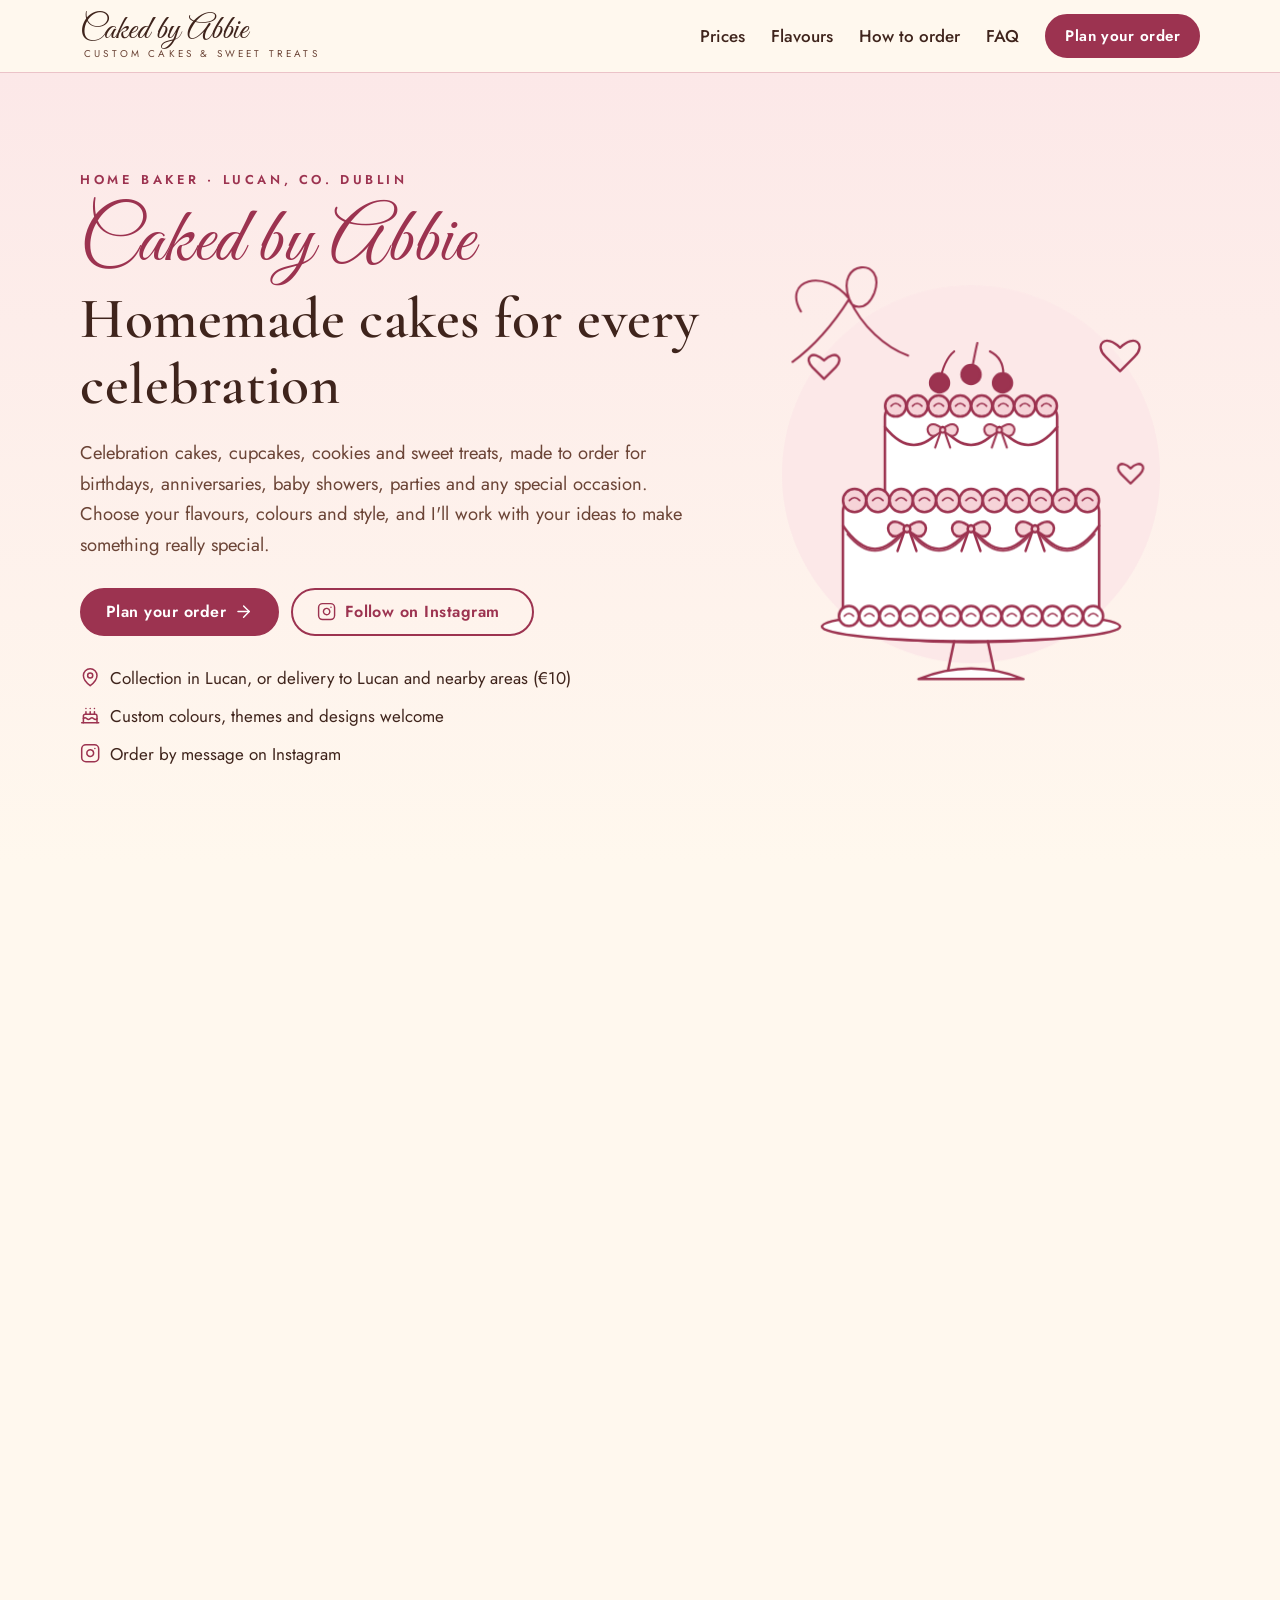
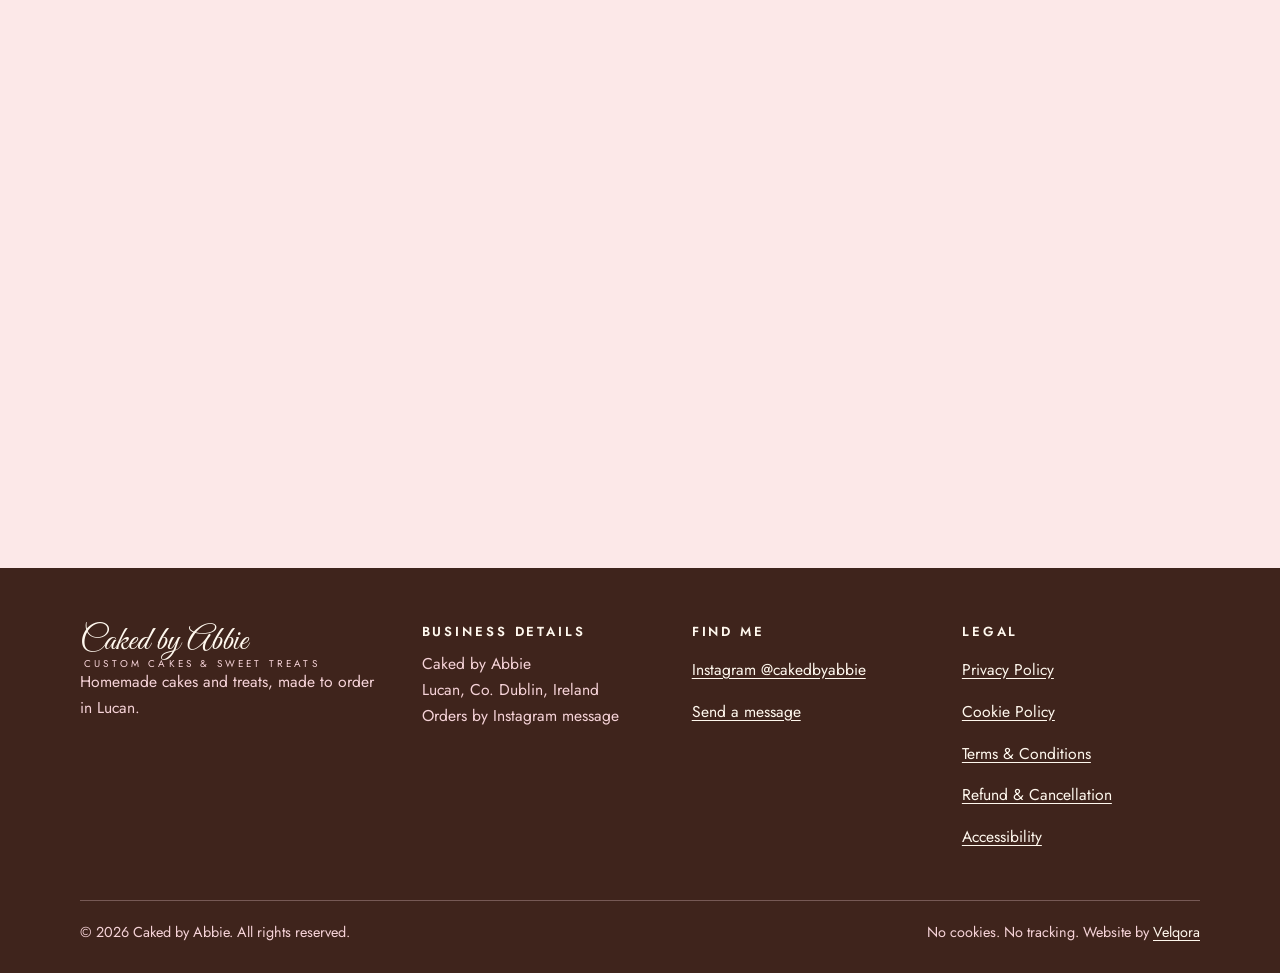
==== commit 4d1e33cc: "Animate hero cake: tiers stack up once when in view Plays once in about 3 seconds; skipped for reduc" ====
--- a/caked-by-abbie/index.html
+++ b/caked-by-abbie/index.html
@@ -79,7 +79,7 @@
           </ul>
         </div>
         <div class="hero-art">
-          <svg class="cake-art" viewBox="0 0 400 440" xmlns="http://www.w3.org/2000/svg" aria-hidden="true" focusable="false"><g fill="none" stroke="#9C3350" stroke-width="2.4" stroke-linecap="round" stroke-linejoin="round"><circle cx="200" cy="225" r="180" fill="#FCE8E8" stroke="none"/><path d="M60 372 Q200 398 340 372" fill="#FFFFFF"/><ellipse cx="200" cy="370" rx="142" ry="14" fill="#FFFFFF"/><path d="M184 384 L178 412 M216 384 L222 412" /><path d="M150 420 Q200 400 250 420 Z" fill="#FFFFFF"/><rect x="78" y="250" width="244" height="112" rx="10" fill="#FFFFFF"/><rect x="118" y="160" width="164" height="92" rx="10" fill="#FFFFFF"/><circle cx="128.2" cy="160" r="10" fill="#F6D3D8"/><path d="M123.8 160 q4.5 -5.0 9.0 0" stroke-width="1.6"/><circle cx="148.8" cy="160" r="10" fill="#F6D3D8"/><path d="M144.2 160 q4.5 -5.0 9.0 0" stroke-width="1.6"/><circle cx="169.2" cy="160" r="10" fill="#F6D3D8"/><path d="M164.8 160 q4.5 -5.0 9.0 0" stroke-width="1.6"/><circle cx="189.8" cy="160" r="10" fill="#F6D3D8"/><path d="M185.2 160 q4.5 -5.0 9.0 0" stroke-width="1.6"/><circle cx="210.2" cy="160" r="10" fill="#F6D3D8"/><path d="M205.8 160 q4.5 -5.0 9.0 0" stroke-width="1.6"/><circle cx="230.8" cy="160" r="10" fill="#F6D3D8"/><path d="M226.2 160 q4.5 -5.0 9.0 0" stroke-width="1.6"/><circle cx="251.2" cy="160" r="10" fill="#F6D3D8"/><path d="M246.8 160 q4.5 -5.0 9.0 0" stroke-width="1.6"/><circle cx="271.8" cy="160" r="10" fill="#F6D3D8"/><path d="M267.2 160 q4.5 -5.0 9.0 0" stroke-width="1.6"/><circle cx="89.1" cy="250" r="11" fill="#F6D3D8"/><path d="M84.1 250 q5.0 -5.5 9.9 0" stroke-width="1.6"/><circle cx="111.3" cy="250" r="11" fill="#F6D3D8"/><path d="M106.3 250 q5.0 -5.5 9.9 0" stroke-width="1.6"/><circle cx="133.5" cy="250" r="11" fill="#F6D3D8"/><path d="M128.5 250 q5.0 -5.5 9.9 0" stroke-width="1.6"/><circle cx="155.6" cy="250" r="11" fill="#F6D3D8"/><path d="M150.7 250 q5.0 -5.5 9.9 0" stroke-width="1.6"/><circle cx="177.8" cy="250" r="11" fill="#F6D3D8"/><path d="M172.9 250 q5.0 -5.5 9.9 0" stroke-width="1.6"/><circle cx="200.0" cy="250" r="11" fill="#F6D3D8"/><path d="M195.1 250 q5.0 -5.5 9.9 0" stroke-width="1.6"/><circle cx="222.2" cy="250" r="11" fill="#F6D3D8"/><path d="M217.2 250 q5.0 -5.5 9.9 0" stroke-width="1.6"/><circle cx="244.4" cy="250" r="11" fill="#F6D3D8"/><path d="M239.4 250 q5.0 -5.5 9.9 0" stroke-width="1.6"/><circle cx="266.5" cy="250" r="11" fill="#F6D3D8"/><path d="M261.6 250 q5.0 -5.5 9.9 0" stroke-width="1.6"/><circle cx="288.7" cy="250" r="11" fill="#F6D3D8"/><path d="M283.8 250 q5.0 -5.5 9.9 0" stroke-width="1.6"/><circle cx="310.9" cy="250" r="11" fill="#F6D3D8"/><path d="M306.0 250 q5.0 -5.5 9.9 0" stroke-width="1.6"/><circle cx="83.7" cy="360" r="9.5" fill="#FFFFFF"/><path d="M79.4 360 q4.3 -4.8 8.6 0" stroke-width="1.6"/><circle cx="103.1" cy="360" r="9.5" fill="#FFFFFF"/><path d="M98.8 360 q4.3 -4.8 8.6 0" stroke-width="1.6"/><circle cx="122.5" cy="360" r="9.5" fill="#FFFFFF"/><path d="M118.2 360 q4.3 -4.8 8.6 0" stroke-width="1.6"/><circle cx="141.8" cy="360" r="9.5" fill="#FFFFFF"/><path d="M137.6 360 q4.3 -4.8 8.6 0" stroke-width="1.6"/><circle cx="161.2" cy="360" r="9.5" fill="#FFFFFF"/><path d="M157.0 360 q4.3 -4.8 8.6 0" stroke-width="1.6"/><circle cx="180.6" cy="360" r="9.5" fill="#FFFFFF"/><path d="M176.3 360 q4.3 -4.8 8.6 0" stroke-width="1.6"/><circle cx="200.0" cy="360" r="9.5" fill="#FFFFFF"/><path d="M195.7 360 q4.3 -4.8 8.6 0" stroke-width="1.6"/><circle cx="219.4" cy="360" r="9.5" fill="#FFFFFF"/><path d="M215.1 360 q4.3 -4.8 8.6 0" stroke-width="1.6"/><circle cx="238.8" cy="360" r="9.5" fill="#FFFFFF"/><path d="M234.5 360 q4.3 -4.8 8.6 0" stroke-width="1.6"/><circle cx="258.2" cy="360" r="9.5" fill="#FFFFFF"/><path d="M253.9 360 q4.3 -4.8 8.6 0" stroke-width="1.6"/><circle cx="277.5" cy="360" r="9.5" fill="#FFFFFF"/><path d="M273.3 360 q4.3 -4.8 8.6 0" stroke-width="1.6"/><circle cx="296.9" cy="360" r="9.5" fill="#FFFFFF"/><path d="M292.6 360 q4.3 -4.8 8.6 0" stroke-width="1.6"/><circle cx="316.3" cy="360" r="9.5" fill="#FFFFFF"/><path d="M312.0 360 q4.3 -4.8 8.6 0" stroke-width="1.6"/><path d="M78 274 Q108.5 318 139 274"/><path d="M82 282 Q108.5 314 135 282" stroke-width="1.4"/><path d="M139 274 Q169.5 318 200 274"/><path d="M143 282 Q169.5 314 196 282" stroke-width="1.4"/><path d="M200 274 Q230.5 318 261 274"/><path d="M204 282 Q230.5 314 257 282" stroke-width="1.4"/><path d="M261 274 Q291.5 318 322 274"/><path d="M265 282 Q291.5 314 318 282" stroke-width="1.4"/><path d="M118 180 Q145.5 214 173 180"/><path d="M173 180 Q200.0 214 227 180"/><path d="M227 180 Q254.5 214 282 180"/><g transform="translate(139 276) scale(1)" fill="#F6D3D8"><path d="M0 0 C-14 -12 -22 -2 -16 6 C-12 11 -4 6 0 0 Z"/><path d="M0 0 C14 -12 22 -2 16 6 C12 11 4 6 0 0 Z"/><path d="M-2 2 L-9 22 M2 2 L9 22" fill="none"/><circle cx="0" cy="1" r="3.2"/></g><g transform="translate(200 276) scale(1)" fill="#F6D3D8"><path d="M0 0 C-14 -12 -22 -2 -16 6 C-12 11 -4 6 0 0 Z"/><path d="M0 0 C14 -12 22 -2 16 6 C12 11 4 6 0 0 Z"/><path d="M-2 2 L-9 22 M2 2 L9 22" fill="none"/><circle cx="0" cy="1" r="3.2"/></g><g transform="translate(261 276) scale(1)" fill="#F6D3D8"><path d="M0 0 C-14 -12 -22 -2 -16 6 C-12 11 -4 6 0 0 Z"/><path d="M0 0 C14 -12 22 -2 16 6 C12 11 4 6 0 0 Z"/><path d="M-2 2 L-9 22 M2 2 L9 22" fill="none"/><circle cx="0" cy="1" r="3.2"/></g><g transform="translate(173 182) scale(0.8)" fill="#F6D3D8"><path d="M0 0 C-14 -12 -22 -2 -16 6 C-12 11 -4 6 0 0 Z"/><path d="M0 0 C14 -12 22 -2 16 6 C12 11 4 6 0 0 Z"/><path d="M-2 2 L-9 22 M2 2 L9 22" fill="none"/><circle cx="0" cy="1" r="3.2"/></g><g transform="translate(227 182) scale(0.8)" fill="#F6D3D8"><path d="M0 0 C-14 -12 -22 -2 -16 6 C-12 11 -4 6 0 0 Z"/><path d="M0 0 C14 -12 22 -2 16 6 C12 11 4 6 0 0 Z"/><path d="M-2 2 L-9 22 M2 2 L9 22" fill="none"/><circle cx="0" cy="1" r="3.2"/></g><path d="M170 138 Q174 116 184 108" stroke-width="2"/><circle cx="170" cy="138" r="9" fill="#9C3350"/><path d="M200 130 Q204 108 206 100" stroke-width="2"/><circle cx="200" cy="130" r="9" fill="#9C3350"/><path d="M230 138 Q234 116 218 108" stroke-width="2"/><circle cx="230" cy="138" r="9" fill="#9C3350"/><path transform="translate(60 110) scale(1.1)" d="M0 6 C-10 -4 -18 4 -10 12 L0 22 L10 12 C18 4 10 -4 0 6 Z" stroke-width="2.00"/><path transform="translate(342 96) scale(1.4)" d="M0 6 C-10 -4 -18 4 -10 12 L0 22 L10 12 C18 4 10 -4 0 6 Z" stroke-width="1.57"/><path transform="translate(352 214) scale(0.9)" d="M0 6 C-10 -4 -18 4 -10 12 L0 22 L10 12 C18 4 10 -4 0 6 Z" stroke-width="2.44"/><path d="M38 70 C20 40 60 28 84 58 C70 20 120 18 108 52 C100 72 84 66 84 58 M84 58 C70 80 52 102 30 118 M84 58 C96 84 118 104 140 112" stroke-width="2"/></g></svg>
+          <svg class="cake-art" viewBox="0 0 400 440" xmlns="http://www.w3.org/2000/svg" aria-hidden="true" focusable="false"><g fill="none" stroke="#9C3350" stroke-width="2.4" stroke-linecap="round" stroke-linejoin="round"><g class="ca-part ca-bg"><circle cx="200" cy="225" r="180" fill="#FCE8E8" stroke="none"/></g><g class="ca-part ca-ribbon"><path d="M38 70 C20 40 60 28 84 58 C70 20 120 18 108 52 C100 72 84 66 84 58 M84 58 C70 80 52 102 30 118 M84 58 C96 84 118 104 140 112" stroke-width="2"/></g><g class="ca-part ca-stand"><path d="M60 372 Q200 398 340 372" fill="#FFFFFF"/><ellipse cx="200" cy="370" rx="142" ry="14" fill="#FFFFFF"/><path d="M184 384 L178 412 M216 384 L222 412"/><path d="M150 420 Q200 400 250 420 Z" fill="#FFFFFF"/></g><g class="ca-part ca-tier1"><rect x="78" y="250" width="244" height="112" rx="10" fill="#FFFFFF"/><path d="M78 274 Q108.5 318 139 274"/><path d="M82 282 Q108.5 314 135 282" stroke-width="1.4"/><path d="M139 274 Q169.5 318 200 274"/><path d="M143 282 Q169.5 314 196 282" stroke-width="1.4"/><path d="M200 274 Q230.5 318 261 274"/><path d="M204 282 Q230.5 314 257 282" stroke-width="1.4"/><path d="M261 274 Q291.5 318 322 274"/><path d="M265 282 Q291.5 314 318 282" stroke-width="1.4"/></g><g class="ca-part ca-tier2"><rect x="118" y="160" width="164" height="92" rx="10" fill="#FFFFFF"/><path d="M118 180 Q145.5 214 173 180"/><path d="M173 180 Q200.0 214 227 180"/><path d="M227 180 Q254.5 214 282 180"/></g><g class="ca-part ca-pipe ca-pipe1"><circle cx="83.7" cy="360" r="9.5" fill="#FFFFFF"/><path d="M79.4 360 q4.3 -4.8 8.6 0" stroke-width="1.6"/><circle cx="103.1" cy="360" r="9.5" fill="#FFFFFF"/><path d="M98.8 360 q4.3 -4.8 8.6 0" stroke-width="1.6"/><circle cx="122.5" cy="360" r="9.5" fill="#FFFFFF"/><path d="M118.2 360 q4.3 -4.8 8.6 0" stroke-width="1.6"/><circle cx="141.8" cy="360" r="9.5" fill="#FFFFFF"/><path d="M137.6 360 q4.3 -4.8 8.6 0" stroke-width="1.6"/><circle cx="161.2" cy="360" r="9.5" fill="#FFFFFF"/><path d="M157.0 360 q4.3 -4.8 8.6 0" stroke-width="1.6"/><circle cx="180.6" cy="360" r="9.5" fill="#FFFFFF"/><path d="M176.3 360 q4.3 -4.8 8.6 0" stroke-width="1.6"/><circle cx="200.0" cy="360" r="9.5" fill="#FFFFFF"/><path d="M195.7 360 q4.3 -4.8 8.6 0" stroke-width="1.6"/><circle cx="219.4" cy="360" r="9.5" fill="#FFFFFF"/><path d="M215.1 360 q4.3 -4.8 8.6 0" stroke-width="1.6"/><circle cx="238.8" cy="360" r="9.5" fill="#FFFFFF"/><path d="M234.5 360 q4.3 -4.8 8.6 0" stroke-width="1.6"/><circle cx="258.2" cy="360" r="9.5" fill="#FFFFFF"/><path d="M253.9 360 q4.3 -4.8 8.6 0" stroke-width="1.6"/><circle cx="277.5" cy="360" r="9.5" fill="#FFFFFF"/><path d="M273.3 360 q4.3 -4.8 8.6 0" stroke-width="1.6"/><circle cx="296.9" cy="360" r="9.5" fill="#FFFFFF"/><path d="M292.6 360 q4.3 -4.8 8.6 0" stroke-width="1.6"/><circle cx="316.3" cy="360" r="9.5" fill="#FFFFFF"/><path d="M312.0 360 q4.3 -4.8 8.6 0" stroke-width="1.6"/></g><g class="ca-part ca-pipe ca-pipe2"><circle cx="89.1" cy="250" r="11" fill="#F6D3D8"/><path d="M84.1 250 q5.0 -5.5 9.9 0" stroke-width="1.6"/><circle cx="111.3" cy="250" r="11" fill="#F6D3D8"/><path d="M106.3 250 q5.0 -5.5 9.9 0" stroke-width="1.6"/><circle cx="133.5" cy="250" r="11" fill="#F6D3D8"/><path d="M128.5 250 q5.0 -5.5 9.9 0" stroke-width="1.6"/><circle cx="155.6" cy="250" r="11" fill="#F6D3D8"/><path d="M150.7 250 q5.0 -5.5 9.9 0" stroke-width="1.6"/><circle cx="177.8" cy="250" r="11" fill="#F6D3D8"/><path d="M172.9 250 q5.0 -5.5 9.9 0" stroke-width="1.6"/><circle cx="200.0" cy="250" r="11" fill="#F6D3D8"/><path d="M195.1 250 q5.0 -5.5 9.9 0" stroke-width="1.6"/><circle cx="222.2" cy="250" r="11" fill="#F6D3D8"/><path d="M217.2 250 q5.0 -5.5 9.9 0" stroke-width="1.6"/><circle cx="244.4" cy="250" r="11" fill="#F6D3D8"/><path d="M239.4 250 q5.0 -5.5 9.9 0" stroke-width="1.6"/><circle cx="266.5" cy="250" r="11" fill="#F6D3D8"/><path d="M261.6 250 q5.0 -5.5 9.9 0" stroke-width="1.6"/><circle cx="288.7" cy="250" r="11" fill="#F6D3D8"/><path d="M283.8 250 q5.0 -5.5 9.9 0" stroke-width="1.6"/><circle cx="310.9" cy="250" r="11" fill="#F6D3D8"/><path d="M306.0 250 q5.0 -5.5 9.9 0" stroke-width="1.6"/></g><g class="ca-part ca-pipe ca-pipe3"><circle cx="128.2" cy="160" r="10" fill="#F6D3D8"/><path d="M123.8 160 q4.5 -5.0 9.0 0" stroke-width="1.6"/><circle cx="148.8" cy="160" r="10" fill="#F6D3D8"/><path d="M144.2 160 q4.5 -5.0 9.0 0" stroke-width="1.6"/><circle cx="169.2" cy="160" r="10" fill="#F6D3D8"/><path d="M164.8 160 q4.5 -5.0 9.0 0" stroke-width="1.6"/><circle cx="189.8" cy="160" r="10" fill="#F6D3D8"/><path d="M185.2 160 q4.5 -5.0 9.0 0" stroke-width="1.6"/><circle cx="210.2" cy="160" r="10" fill="#F6D3D8"/><path d="M205.8 160 q4.5 -5.0 9.0 0" stroke-width="1.6"/><circle cx="230.8" cy="160" r="10" fill="#F6D3D8"/><path d="M226.2 160 q4.5 -5.0 9.0 0" stroke-width="1.6"/><circle cx="251.2" cy="160" r="10" fill="#F6D3D8"/><path d="M246.8 160 q4.5 -5.0 9.0 0" stroke-width="1.6"/><circle cx="271.8" cy="160" r="10" fill="#F6D3D8"/><path d="M267.2 160 q4.5 -5.0 9.0 0" stroke-width="1.6"/></g><g class="ca-part ca-bow ca-bow1" fill="#F6D3D8"><g transform="translate(139 276) scale(1)"><path d="M0 0 C-14 -12 -22 -2 -16 6 C-12 11 -4 6 0 0 Z"/><path d="M0 0 C14 -12 22 -2 16 6 C12 11 4 6 0 0 Z"/><path d="M-2 2 L-9 22 M2 2 L9 22" fill="none"/><circle cx="0" cy="1" r="3.2"/></g></g><g class="ca-part ca-bow ca-bow2" fill="#F6D3D8"><g transform="translate(200 276) scale(1)"><path d="M0 0 C-14 -12 -22 -2 -16 6 C-12 11 -4 6 0 0 Z"/><path d="M0 0 C14 -12 22 -2 16 6 C12 11 4 6 0 0 Z"/><path d="M-2 2 L-9 22 M2 2 L9 22" fill="none"/><circle cx="0" cy="1" r="3.2"/></g></g><g class="ca-part ca-bow ca-bow3" fill="#F6D3D8"><g transform="translate(261 276) scale(1)"><path d="M0 0 C-14 -12 -22 -2 -16 6 C-12 11 -4 6 0 0 Z"/><path d="M0 0 C14 -12 22 -2 16 6 C12 11 4 6 0 0 Z"/><path d="M-2 2 L-9 22 M2 2 L9 22" fill="none"/><circle cx="0" cy="1" r="3.2"/></g></g><g class="ca-part ca-bow ca-bow4" fill="#F6D3D8"><g transform="translate(173 182) scale(0.8)"><path d="M0 0 C-14 -12 -22 -2 -16 6 C-12 11 -4 6 0 0 Z"/><path d="M0 0 C14 -12 22 -2 16 6 C12 11 4 6 0 0 Z"/><path d="M-2 2 L-9 22 M2 2 L9 22" fill="none"/><circle cx="0" cy="1" r="3.2"/></g></g><g class="ca-part ca-bow ca-bow5" fill="#F6D3D8"><g transform="translate(227 182) scale(0.8)"><path d="M0 0 C-14 -12 -22 -2 -16 6 C-12 11 -4 6 0 0 Z"/><path d="M0 0 C14 -12 22 -2 16 6 C12 11 4 6 0 0 Z"/><path d="M-2 2 L-9 22 M2 2 L9 22" fill="none"/><circle cx="0" cy="1" r="3.2"/></g></g><g class="ca-part ca-cherry ca-cherry1"><path d="M170 138 Q174 116 184 108" stroke-width="2"/><circle cx="170" cy="138" r="9" fill="#9C3350"/></g><g class="ca-part ca-cherry ca-cherry2"><path d="M200 130 Q204 108 206 100" stroke-width="2"/><circle cx="200" cy="130" r="9" fill="#9C3350"/></g><g class="ca-part ca-cherry ca-cherry3"><path d="M230 138 Q234 116 218 108" stroke-width="2"/><circle cx="230" cy="138" r="9" fill="#9C3350"/></g><g class="ca-part ca-heart ca-heart1"><path transform="translate(60 110) scale(1.1)" d="M0 6 C-10 -4 -18 4 -10 12 L0 22 L10 12 C18 4 10 -4 0 6 Z" stroke-width="2.00"/></g><g class="ca-part ca-heart ca-heart2"><path transform="translate(342 96) scale(1.4)" d="M0 6 C-10 -4 -18 4 -10 12 L0 22 L10 12 C18 4 10 -4 0 6 Z" stroke-width="1.57"/></g><g class="ca-part ca-heart ca-heart3"><path transform="translate(352 214) scale(0.9)" d="M0 6 C-10 -4 -18 4 -10 12 L0 22 L10 12 C18 4 10 -4 0 6 Z" stroke-width="2.44"/></g></g></svg>
         </div>
       </div>
     </section>
--- a/caked-by-abbie/assets/css/styles.css
+++ b/caked-by-abbie/assets/css/styles.css
@@ -294,3 +294,37 @@
   .site-header .brand-tag { display: none; }
   .brand-script { font-size: 1.9rem; }
 }
+
+/* ---------- Hero cake: tiers stack up once when the cake comes into view ----------
+   Plays once in about 3 seconds (under WCAG's 5-second limit, so no pause button is needed).
+   Skipped for reduced motion and without JavaScript: those visitors see the finished cake. */
+@media (prefers-reduced-motion: no-preference) and (scripting: enabled) {
+  .cake-art .ca-part { transform-box: fill-box; transform-origin: 50% 100%; animation-fill-mode: both; animation-play-state: paused; }
+  .cake-art.is-playing .ca-part { animation-play-state: running; }
+
+  .ca-bg      { animation: ca-fade .5s ease-out 0s; }
+  .ca-stand   { animation: ca-rise .5s cubic-bezier(.2,.8,.3,1.2) .1s; }
+  .ca-tier1   { animation: ca-drop .6s cubic-bezier(.3,1.5,.5,1) .45s; }
+  .ca-tier2   { animation: ca-drop .6s cubic-bezier(.3,1.5,.5,1) 1s; }
+  .ca-pipe    { transform-origin: 50% 50%; animation: ca-pop .35s cubic-bezier(.3,1.6,.5,1); }
+  .ca-pipe1   { animation-delay: 1.55s; }
+  .ca-pipe2   { animation-delay: 1.7s; }
+  .ca-pipe3   { animation-delay: 1.85s; }
+  .ca-bow     { transform-origin: 50% 20%; animation: ca-pop .35s cubic-bezier(.3,1.8,.5,1); }
+  .ca-bow1, .ca-bow4 { animation-delay: 2.05s; }
+  .ca-bow2    { animation-delay: 2.15s; }
+  .ca-bow3, .ca-bow5 { animation-delay: 2.25s; }
+  .ca-cherry  { animation: ca-cherry .5s cubic-bezier(.3,1.6,.5,1); }
+  .ca-cherry1 { animation-delay: 2.4s; }
+  .ca-cherry2 { animation-delay: 2.55s; }
+  .ca-cherry3 { animation-delay: 2.7s; }
+  .ca-ribbon, .ca-heart { transform-origin: 50% 50%; animation: ca-pop .5s ease-out 2.75s; }
+  .ca-heart2  { animation-delay: 2.85s; }
+  .ca-heart3  { animation-delay: 2.95s; }
+
+  @keyframes ca-fade   { from { opacity: 0; } }
+  @keyframes ca-rise   { from { opacity: 0; transform: translateY(24px) scaleX(.6); } }
+  @keyframes ca-drop   { 0% { opacity: 0; transform: translateY(-190px); } 40% { opacity: 1; } }
+  @keyframes ca-pop    { from { opacity: 0; transform: scale(0); } }
+  @keyframes ca-cherry { 0% { opacity: 0; transform: translateY(-60px); } 50% { opacity: 1; } }
+}
